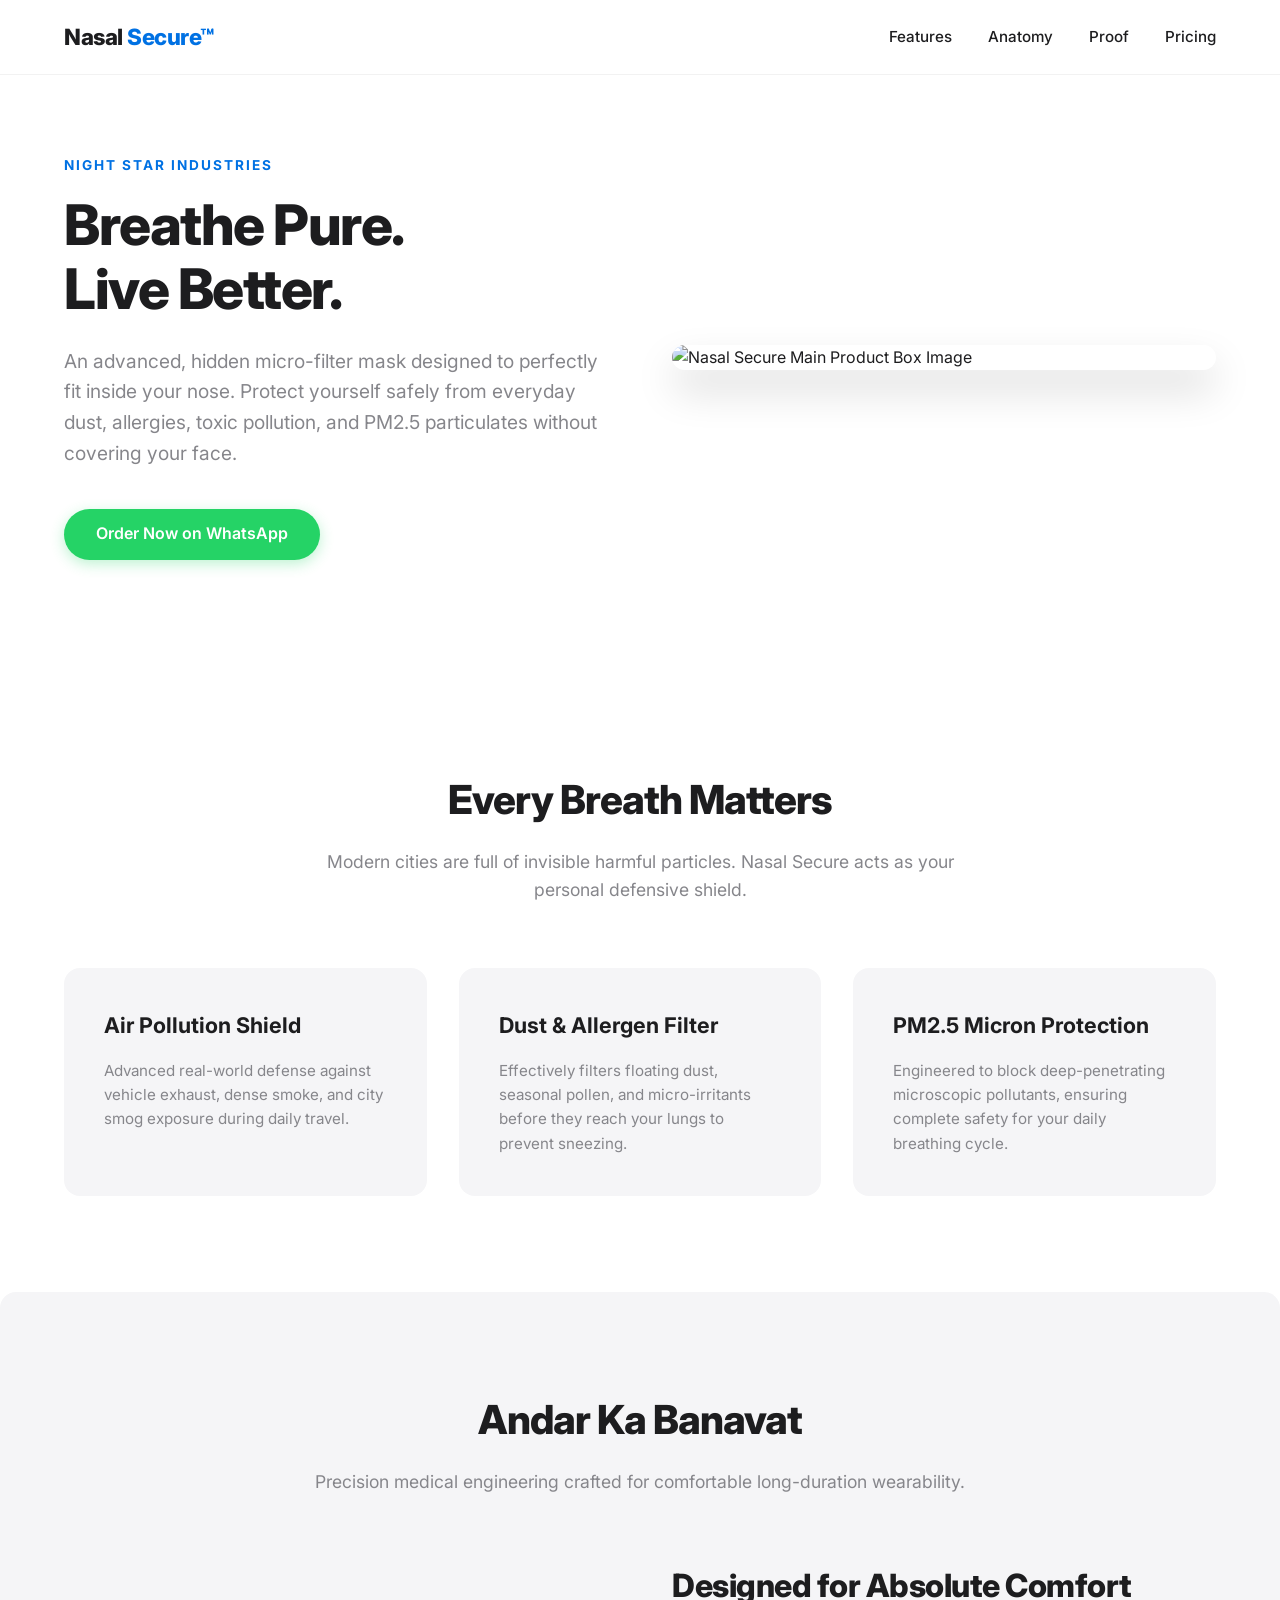
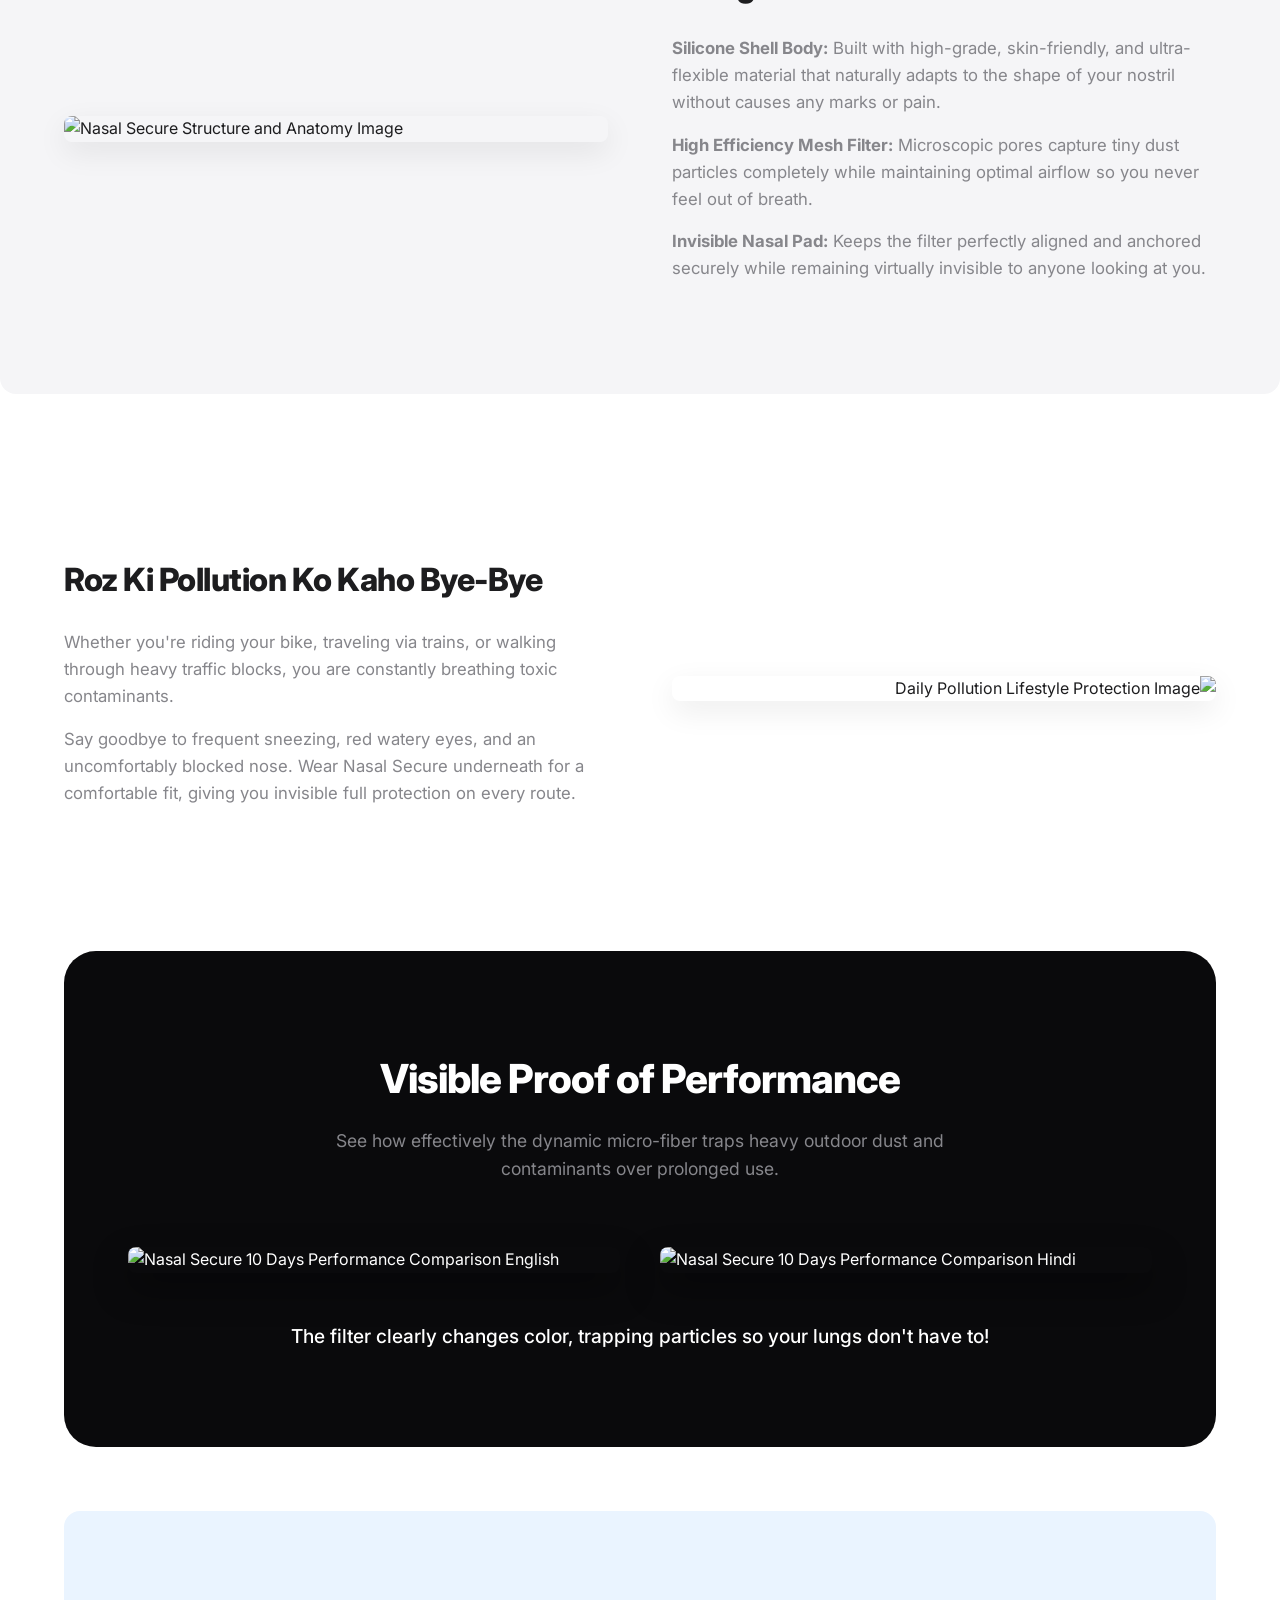
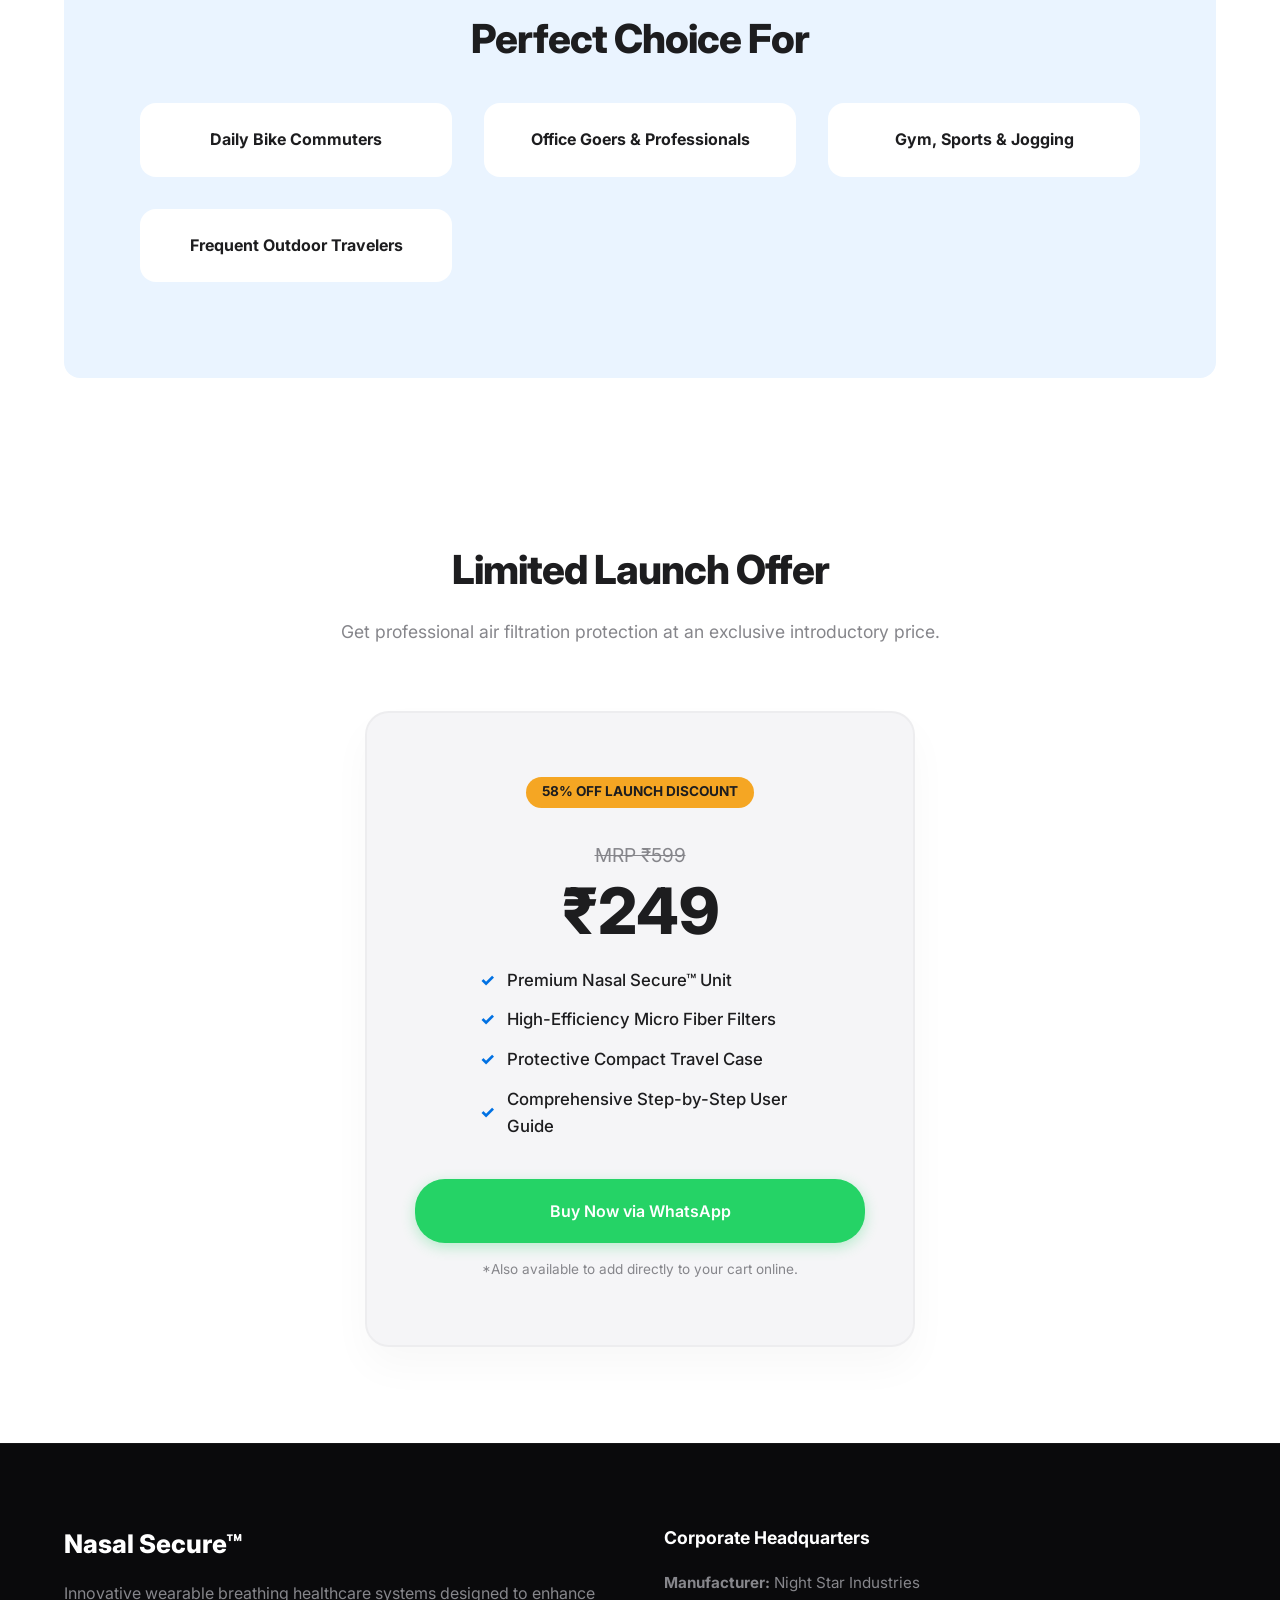
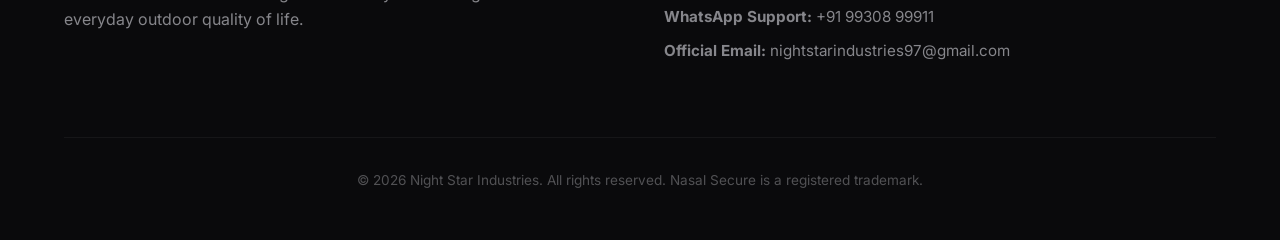
==== try.html @ d6b0df19 "Nasal Secure website first version" ====
<!DOCTYPE html>
<html lang="en">
<head>
    <meta charset="UTF-8">
    <meta name="viewport" content="width=device-width, initial-scale=1.0">
    <title>Nasal Secure™ | Breathe Pure. Live Better.</title>
    <meta name="description" content="Nasal Secure™ by Night Star Industries. Premium, hidden micro-filter nasal mask protecting you from daily pollution, dust, allergies, and PM2.5.">
    
    <link href="https://fonts.googleapis.com/css2?family=Inter:wght@300;400;500;600;700;800&display=swap" rel="stylesheet">
    
    <style>
        /* Modern Reset & Base Variables */
        :root {
            --primary: #0071e3;
            --primary-dark: #005bb5;
            --accent: #f5a623;
            --text-main: #1d1d1f;
            --text-muted: #86868b;
            --bg-light: #f5f5f7;
            --bg-white: #ffffff;
            --bg-dark: #0a0a0c;
            --border-radius: 16px;
            --transition: all 0.3s cubic-bezier(0.25, 0.8, 0.25, 1);
        }

        * {
            box-sizing: border-box;
            margin: 0;
            padding: 0;
        }

        html {
            scroll-behavior: smooth;
        }

        body {
            font-family: 'Inter', sans-serif;
            color: var(--text-main);
            background-color: var(--bg-white);
            line-height: 1.6;
            -webkit-font-smoothing: antialiased;
        }

        img {
            max-width: 100%;
            height: auto;
            display: block;
            border-radius: calc(var(--border-radius) / 2);
        }

        /* Header Navigation */
        header {
            position: sticky;
            top: 0;
            z-index: 1000;
            background: rgba(255, 255, 255, 0.8);
            backdrop-filter: blur(20px);
            -webkit-backdrop-filter: blur(20px);
            border-bottom: 1px solid rgba(0, 0, 0, 0.05);
            display: flex;
            justify-content: space-between;
            align-items: center;
            padding: 1.2rem 5%;
        }

        .logo {
            font-weight: 800;
            font-size: 1.4rem;
            color: var(--text-main);
            letter-spacing: -0.5px;
        }

        .logo span {
            color: var(--primary);
        }

        nav a {
            text-decoration: none;
            color: var(--text-main);
            font-weight: 500;
            margin-left: 2rem;
            font-size: 0.95rem;
            transition: var(--transition);
        }

        nav a:hover {
            color: var(--primary);
        }

        /* Buttons & CTAs */
        .btn {
            display: inline-flex;
            align-items: center;
            justify-content: center;
            padding: 0.8rem 2rem;
            font-size: 1rem;
            font-weight: 600;
            border-radius: 30px;
            text-decoration: none;
            transition: var(--transition);
            cursor: pointer;
            border: none;
        }

        .btn-primary {
            background-color: #25D366; /* WhatsApp Green */
            color: white;
            box-shadow: 0 4px 14px rgba(37, 211, 102, 0.3);
        }

        .btn-primary:hover {
            transform: translateY(-2px);
            box-shadow: 0 6px 20px rgba(37, 211, 102, 0.4);
            background-color: #20ba5a;
        }

        /* Hero Section */
        .hero {
            display: grid;
            grid-template-columns: 1fr 1fr;
            align-items: center;
            gap: 4rem;
            padding: 5rem 5% 7rem 5%;
            max-width: 1400px;
            margin: 0 auto;
        }

        .hero-text .small-title {
            font-size: 0.85rem;
            font-weight: 700;
            letter-spacing: 2px;
            color: var(--primary);
            text-transform: uppercase;
            margin-bottom: 1rem;
        }

        .hero-text h1 {
            font-size: 3.5rem;
            font-weight: 800;
            line-height: 1.15;
            letter-spacing: -1.5px;
            margin-bottom: 1.5rem;
        }

        .hero-text p {
            font-size: 1.2rem;
            color: var(--text-muted);
            margin-bottom: 2.5rem;
            font-weight: 400;
        }

        .hero-image img {
            border-radius: var(--border-radius);
            box-shadow: 0 20px 40px rgba(0, 0, 0, 0.15);
            width: 100%;
        }

        /* Section Layouts */
        .section {
            padding: 6rem 5%;
            max-width: 1400px;
            margin: 0 auto;
        }

        .section-header {
            text-align: center;
            max-width: 700px;
            margin: 0 auto 4rem auto;
        }

        .section-header h2 {
            font-size: 2.5rem;
            font-weight: 800;
            letter-spacing: -1px;
            margin-bottom: 1rem;
        }

        .section-header p {
            font-size: 1.1rem;
            color: var(--text-muted);
        }

        /* Grid Cards System */
        .cards-grid {
            display: grid;
            grid-template-columns: repeat(auto-fit, minmax(280px, 1fr));
            gap: 2rem;
        }

        .card {
            background: var(--bg-light);
            padding: 2.5rem;
            border-radius: var(--border-radius);
            transition: var(--transition);
        }

        .card:hover {
            transform: translateY(-5px);
            background: var(--bg-white);
            box-shadow: 0 15px 30px rgba(0,0,0,0.05);
        }

        .card h3 {
            font-size: 1.35rem;
            font-weight: 700;
            margin-bottom: 1rem;
        }

        .card p {
            color: var(--text-muted);
            font-size: 0.95rem;
        }

        /* Dual-Column Showcase Features */
        .showcase-block {
            display: grid;
            grid-template-columns: 1fr 1fr;
            align-items: center;
            gap: 4rem;
            margin-top: 4rem;
        }

        .showcase-block.reverse {
            direction: rtl;
        }
        .showcase-block.reverse .showcase-text {
            direction: ltr;
        }

        .showcase-text h3 {
            font-size: 2rem;
            font-weight: 800;
            margin-bottom: 1.5rem;
            letter-spacing: -0.5px;
        }

        .showcase-text p {
            color: var(--text-muted);
            margin-bottom: 1rem;
            font-size: 1.05rem;
        }

        .showcase-image img {
            box-shadow: 0 10px 30px rgba(0,0,0,0.08);
            width: 100%;
        }

        /* Dark / Visual Proof Section */
        .dark-section {
            background-color: var(--bg-dark);
            color: var(--bg-white);
            border-radius: calc(var(--border-radius) * 2);
            padding: 6rem 5%;
            margin: 2rem 5%;
        }

        .dark-section .section-header h2 {
            color: var(--bg-white);
        }

        .proof-gallery {
            display: grid;
            grid-template-columns: 1fr 1fr;
            gap: 2.5rem;
            margin-top: 3rem;
        }

        .proof-gallery img {
            box-shadow: 0 15px 35px rgba(0,0,0,0.4);
            width: 100%;
        }

        /* Pricing Section */
        .pricing-box {
            background: var(--bg-light);
            border: 2px solid rgba(0,0,0,0.03);
            border-radius: calc(var(--border-radius) * 1.5);
            max-width: 550px;
            margin: 0 auto;
            padding: 4rem 3rem;
            text-align: center;
            box-shadow: 0 20px 40px rgba(0,0,0,0.03);
        }

        .pricing-box .mrp {
            font-size: 1.2rem;
            text-decoration: line-through;
            color: var(--text-muted);
            margin-bottom: 0.5rem;
        }

        .pricing-box .price {
            font-size: 4rem;
            font-weight: 800;
            color: var(--text-main);
            line-height: 1;
            margin-bottom: 1.5rem;
        }

        .pricing-box .offer-tag {
            background: var(--accent);
            color: var(--text-main);
            font-weight: 700;
            font-size: 0.85rem;
            padding: 0.3rem 1rem;
            border-radius: 20px;
            display: inline-block;
            margin-bottom: 2rem;
        }

        .pricing-box ul {
            list-style: none;
            text-align: left;
            max-width: 320px;
            margin: 0 auto 2.5rem auto;
        }

        .pricing-box ul li {
            font-size: 1.05rem;
            margin-bottom: 0.8rem;
            display: flex;
            align-items: center;
            font-weight: 500;
        }

        .pricing-box ul li::before {
            content: "✓";
            color: var(--primary);
            font-weight: 800;
            margin-right: 12px;
        }

        /* Footer */
        footer {
            background: var(--bg-dark);
            color: var(--bg-white);
            padding: 5rem 5% 3rem 5%;
            border-top: 1px solid rgba(255,255,255,0.05);
        }

        .footer-content {
            display: grid;
            grid-template-columns: repeat(auto-fit, minmax(250px, 1fr));
            gap: 3rem;
            max-width: 1400px;
            margin: 0 auto;
        }

        .footer-brand h2 {
            font-size: 1.6rem;
            margin-bottom: 1rem;
            font-weight: 800;
        }

        .footer-brand p {
            color: #86868b;
        }

        .footer-contact h4 {
            font-size: 1.1rem;
            margin-bottom: 1.2rem;
            color: var(--bg-white);
        }

        .footer-contact p {
            color: #86868b;
            margin-bottom: 0.6rem;
            font-size: 0.95rem;
        }

        .footer-bottom {
            text-align: center;
            margin-top: 4rem;
            padding-top: 2rem;
            border-top: 1px solid rgba(255,255,255,0.05);
            color: #515154;
            font-size: 0.85rem;
        }

        /* Responsive Breakpoints */
        @media (max-width: 992px) {
            .hero, .showcase-block, .showcase-block.reverse {
                grid-template-columns: 1fr;
                gap: 3rem;
                text-align: center;
                direction: ltr;
            }
            .showcase-block.reverse .showcase-text {
                direction: ltr;
            }
            .hero-text h1 {
                font-size: 2.8rem;
            }
            .proof-gallery {
                grid-template-columns: 1fr;
            }
        }

        @media (max-width: 576px) {
            header {
                flex-direction: column;
                gap: 1rem;
            }
            nav a {
                margin: 0 0.8rem;
            }
            .hero-text h1 {
                font-size: 2.2rem;
            }
            .pricing-box {
                padding: 3rem 1.5rem;
            }
        }
    </style>
</head>
<body>

    <header>
        <div class="logo">Nasal <span>Secure™</span></div>
        <nav>
            <a href="#features">Features</a>
            <a href="#anatomy">Anatomy</a>
            <a href="#proof">Proof</a>
            <a href="#pricing">Pricing</a>
        </nav>
    </header>

    <section class="hero">
        <div class="hero-text">
            <p class="small-title">NIGHT STAR INDUSTRIES</p>
            <h1>Breathe Pure.<br>Live Better.</h1>
            <p>An advanced, hidden micro-filter mask designed to perfectly fit inside your nose. Protect yourself safely from everyday dust, allergies, toxic pollution, and PM2.5 particulates without covering your face.</p>
            <a class="btn btn-primary" href="https://wa.me/919930999911">
                Order Now on WhatsApp
            </a>
        </div>
        <div class="hero-image">
            <img src="images/nasal-secure-main.jpg" alt="Nasal Secure Main Product Box Image">
        </div>
    </section>

    <section class="section" id="features">
        <div class="section-header">
            <h2>Every Breath Matters</h2>
            <p>Modern cities are full of invisible harmful particles. Nasal Secure acts as your personal defensive shield.</p>
        </div>
        
        <div class="cards-grid">
            <div class="card">
                <h3>Air Pollution Shield</h3>
                <p>Advanced real-world defense against vehicle exhaust, dense smoke, and city smog exposure during daily travel.</p>
            </div>
            <div class="card">
                <h3>Dust & Allergen Filter</h3>
                <p>Effectively filters floating dust, seasonal pollen, and micro-irritants before they reach your lungs to prevent sneezing.</p>
            </div>
            <div class="card">
                <h3>PM2.5 Micron Protection</h3>
                <p>Engineered to block deep-penetrating microscopic pollutants, ensuring complete safety for your daily breathing cycle.</p>
            </div>
        </div>
    </section>

    <section class="section" id="anatomy" style="background-color: var(--bg-light); border-radius: var(--border-radius);">
        <div class="section-header">
            <h2>Andar Ka Banavat</h2>
            <p>Precision medical engineering crafted for comfortable long-duration wearability.</p>
        </div>

        <div class="showcase-block">
            <div class="showcase-image">
                <img src="images/andar-ka-banavat.jpg" alt="Nasal Secure Structure and Anatomy Image">
            </div>
            <div class="showcase-text">
                <h3>Designed for Absolute Comfort</h3>
                <p><strong>Silicone Shell Body:</strong> Built with high-grade, skin-friendly, and ultra-flexible material that naturally adapts to the shape of your nostril without causes any marks or pain.</p>
                <p><strong>High Efficiency Mesh Filter:</strong> Microscopic pores capture tiny dust particles completely while maintaining optimal airflow so you never feel out of breath.</p>
                <p><strong>Invisible Nasal Pad:</strong> Keeps the filter perfectly aligned and anchored securely while remaining virtually invisible to anyone looking at you.</p>
            </div>
        </div>
    </section>

    <section class="section">
        <div class="showcase-block reverse">
            <div class="showcase-image">
                <img src="images/roz-ki-pollution.jpg" alt="Daily Pollution Lifestyle Protection Image">
            </div>
            <div class="showcase-text">
                <h3>Roz Ki Pollution Ko Kaho Bye-Bye</h3>
                <p>Whether you're riding your bike, traveling via trains, or walking through heavy traffic blocks, you are constantly breathing toxic contaminants.</p>
                <p>Say goodbye to frequent sneezing, red watery eyes, and an uncomfortably blocked nose. Wear Nasal Secure underneath for a comfortable fit, giving you invisible full protection on every route.</p>
            </div>
        </div>
    </section>

    <section class="dark-section" id="proof">
        <div class="section-header">
            <h2>Visible Proof of Performance</h2>
            <p style="color: var(--text-muted);">See how effectively the dynamic micro-fiber traps heavy outdoor dust and contaminants over prolonged use.</p>
        </div>

        <div class="proof-gallery">
            <div>
                <img src="images/nayan-material-en.jpg" alt="Nasal Secure 10 Days Performance Comparison English">
            </div>
            <div>
                <img src="images/nayan-material-hi.jpg" alt="Nasal Secure 10 Days Performance Comparison Hindi">
            </div>
        </div>
        
        <div style="text-align: center; margin-top: 3rem;">
            <p style="font-size: 1.2rem; font-weight: 500;">The filter clearly changes color, trapping particles so your lungs don't have to!</p>
        </div>
    </section>

    <section class="section" style="background-color: #eaf4ff; border-radius: var(--border-radius); text-align: center; margin: 4rem 5%;">
        <div class="section-header" style="margin-bottom: 2rem;">
            <h2>Perfect Choice For</h2>
        </div>
        <div class="cards-grid" style="max-width: 1000px; margin: 0 auto;">
            <div class="card" style="background: white; padding: 1.5rem;"><strong>Daily Bike Commuters</strong></div>
            <div class="card" style="background: white; padding: 1.5rem;"><strong>Office Goers & Professionals</strong></div>
            <div class="card" style="background: white; padding: 1.5rem;"><strong>Gym, Sports & Jogging</strong></div>
            <div class="card" style="background: white; padding: 1.5rem;"><strong>Frequent Outdoor Travelers</strong></div>
        </div>
    </section>

    <section class="section" id="pricing">
        <div class="section-header">
            <h2>Limited Launch Offer</h2>
            <p>Get professional air filtration protection at an exclusive introductory price.</p>
        </div>

        <div class="pricing-box">
            <span class="offer-tag">58% OFF LAUNCH DISCOUNT</span>
            <p class="mrp">MRP ₹599</p>
            <div class="price"><span>₹</span>249</div>
            
            <ul>
                <li>Premium Nasal Secure™ Unit</li>
                <li>High-Efficiency Micro Fiber Filters</li>
                <li>Protective Compact Travel Case</li>
                <li>Comprehensive Step-by-Step User Guide</li>
            </ul>

            <a class="btn btn-primary" style="width: 100%; padding: 1.2rem;" href="https://wa.me/919930999911">
                Buy Now via WhatsApp
            </a>
            
            <p style="font-size: 0.85rem; color: var(--text-muted); margin-top: 1rem;">*Also available to add directly to your cart online.</p>
        </div>
    </section>

    <footer>
        <div class="footer-content">
            <div class="footer-brand">
                <h2>Nasal Secure™</h2>
                <p>Innovative wearable breathing healthcare systems designed to enhance everyday outdoor quality of life.</p>
            </div>
            <div class="footer-contact">
                <h4>Corporate Headquarters</h4>
                <p><strong>Manufacturer:</strong> Night Star Industries</p>
                <p><strong>WhatsApp Support:</strong> +91 99308 99911</p>
                <p><strong>Official Email:</strong> nightstarindustries97@gmail.com</p>
            </div>
        </div>
        <div class="footer-bottom">
            <p>&copy; 2026 Night Star Industries. All rights reserved. Nasal Secure is a registered trademark.</p>
        </div>
    </footer>

</body>
</html>
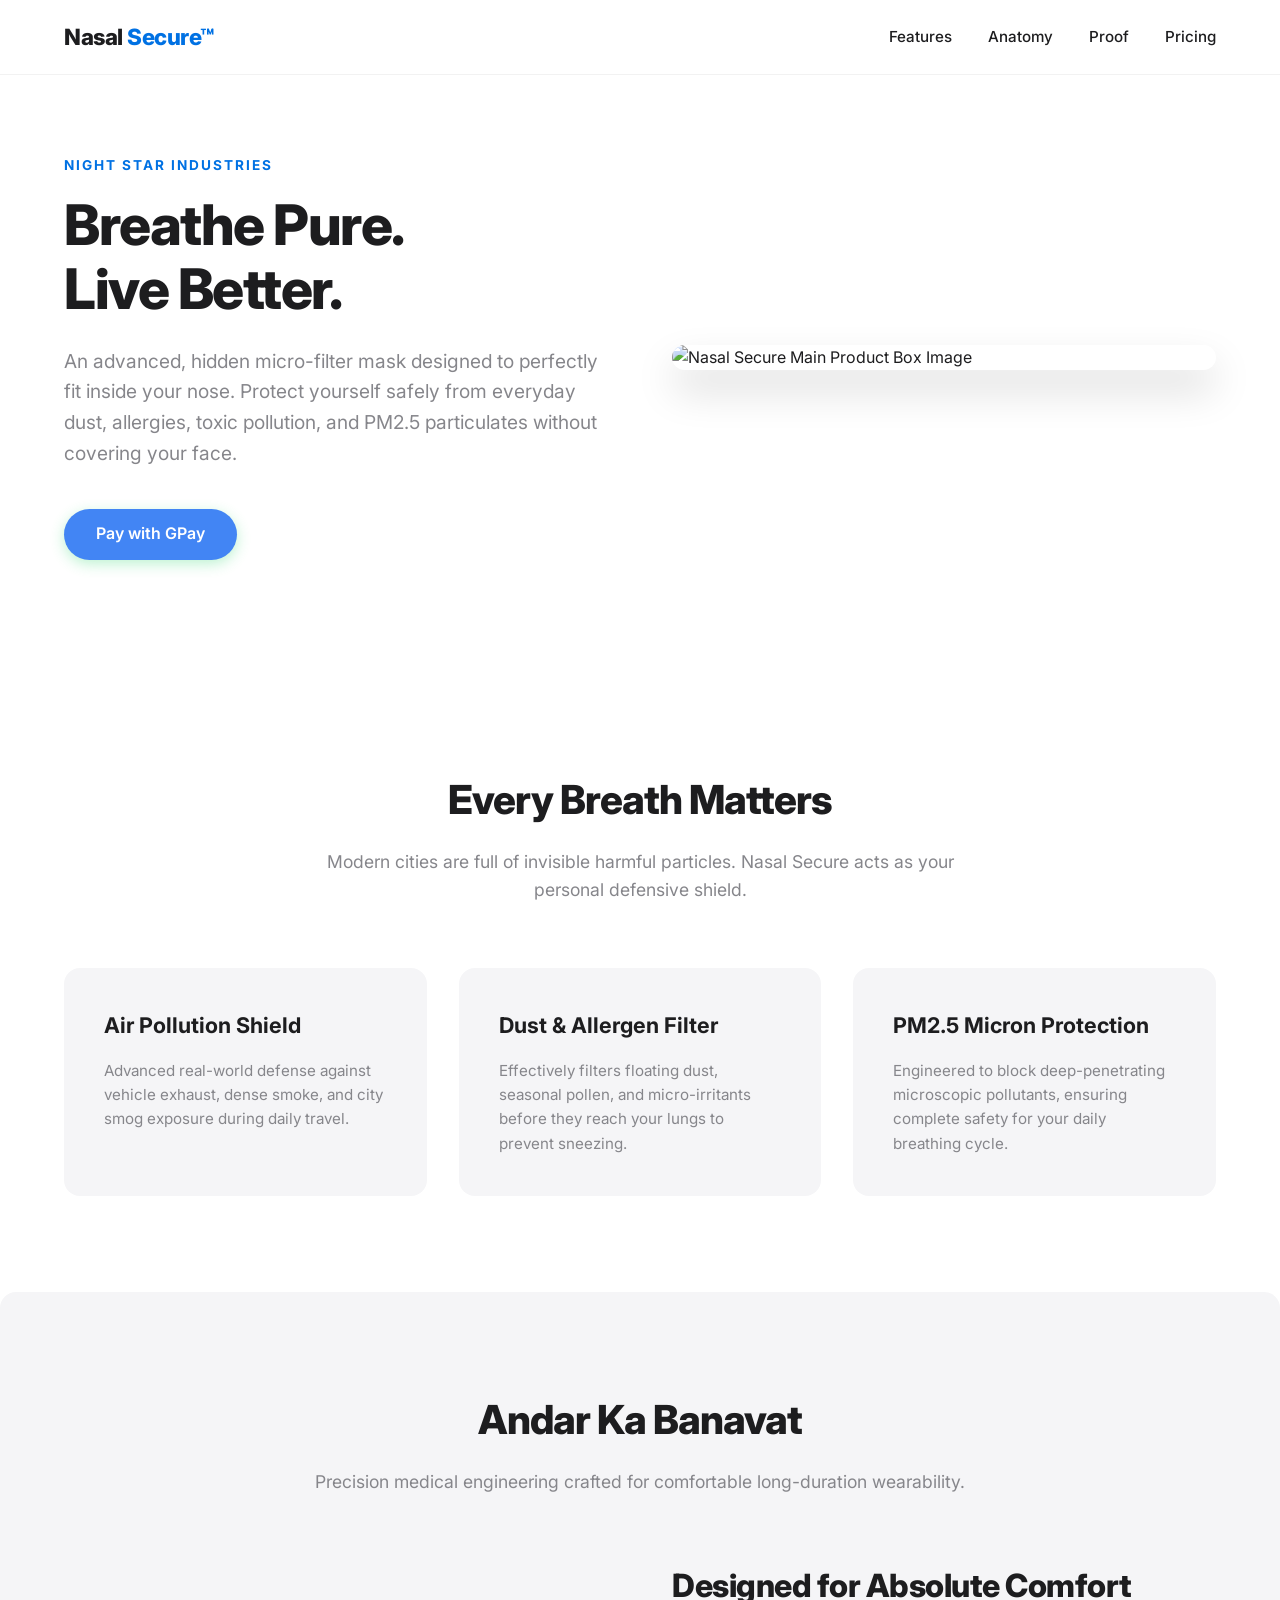
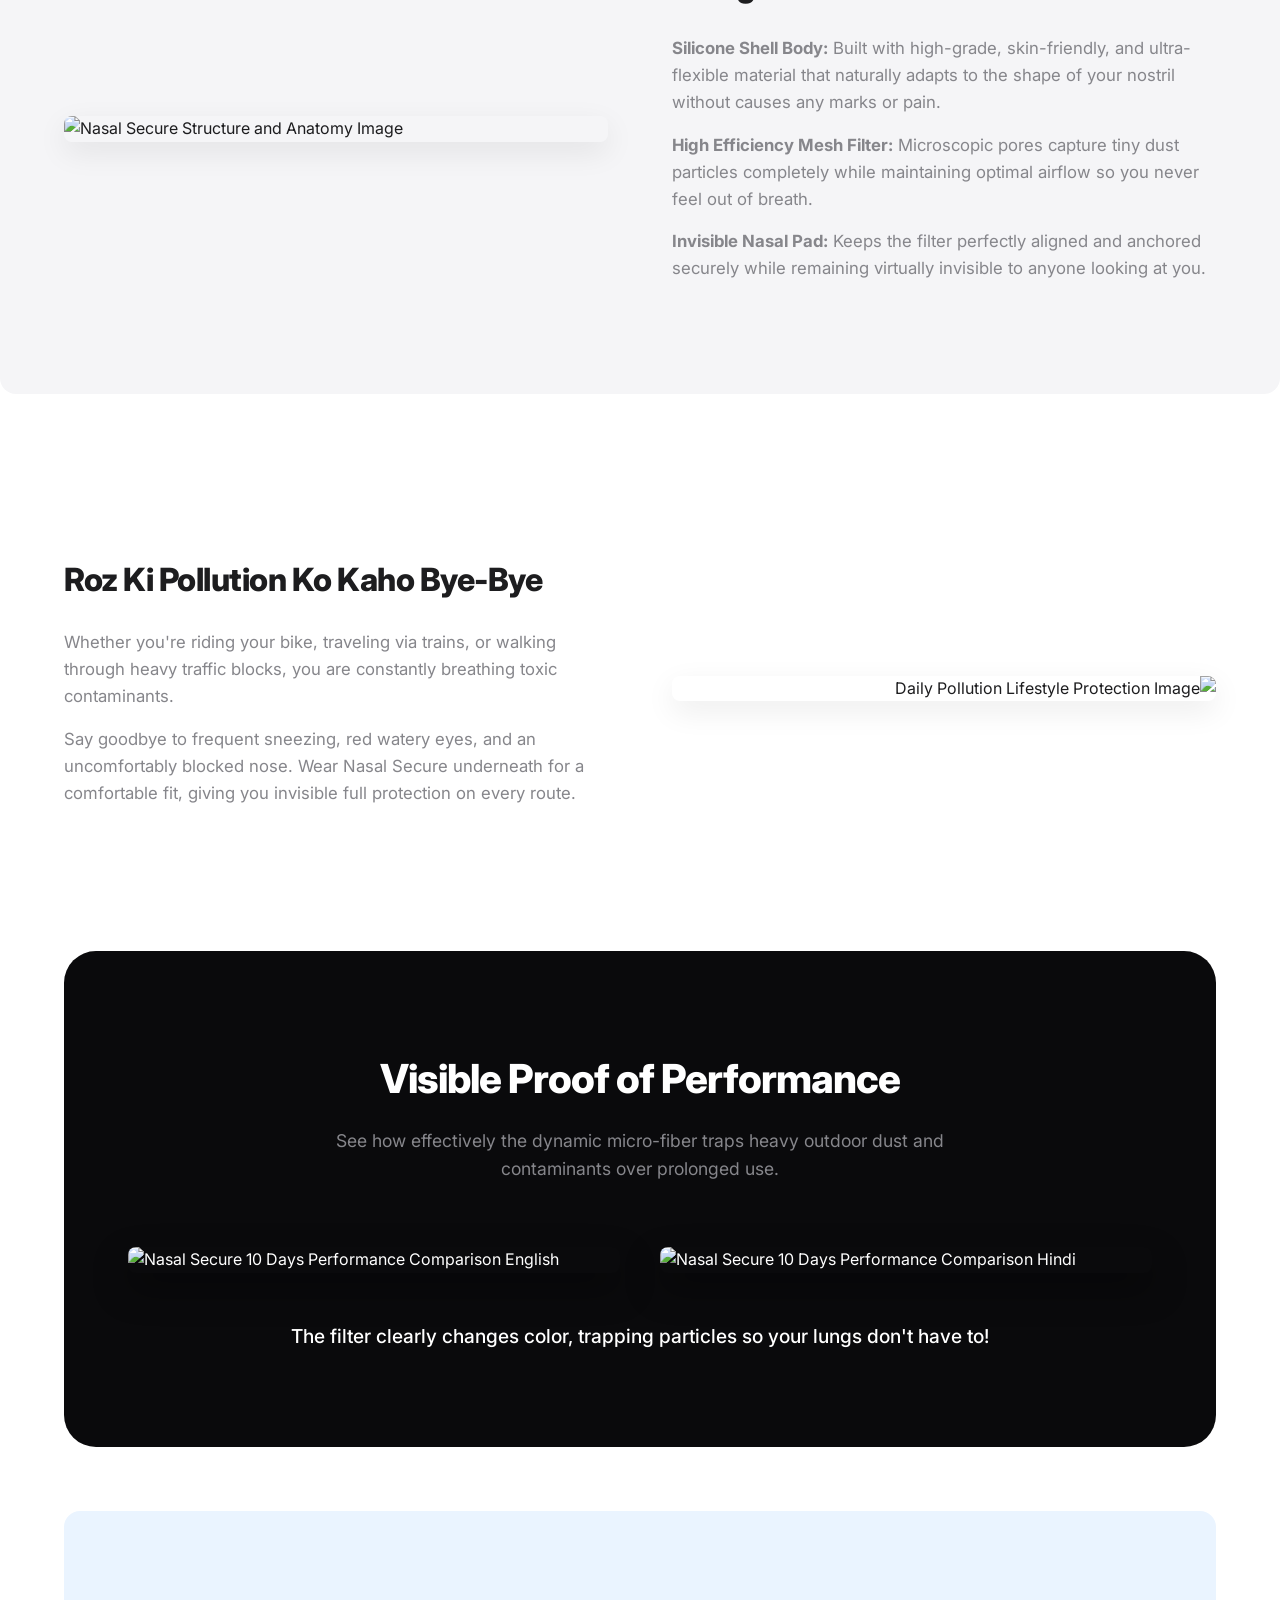
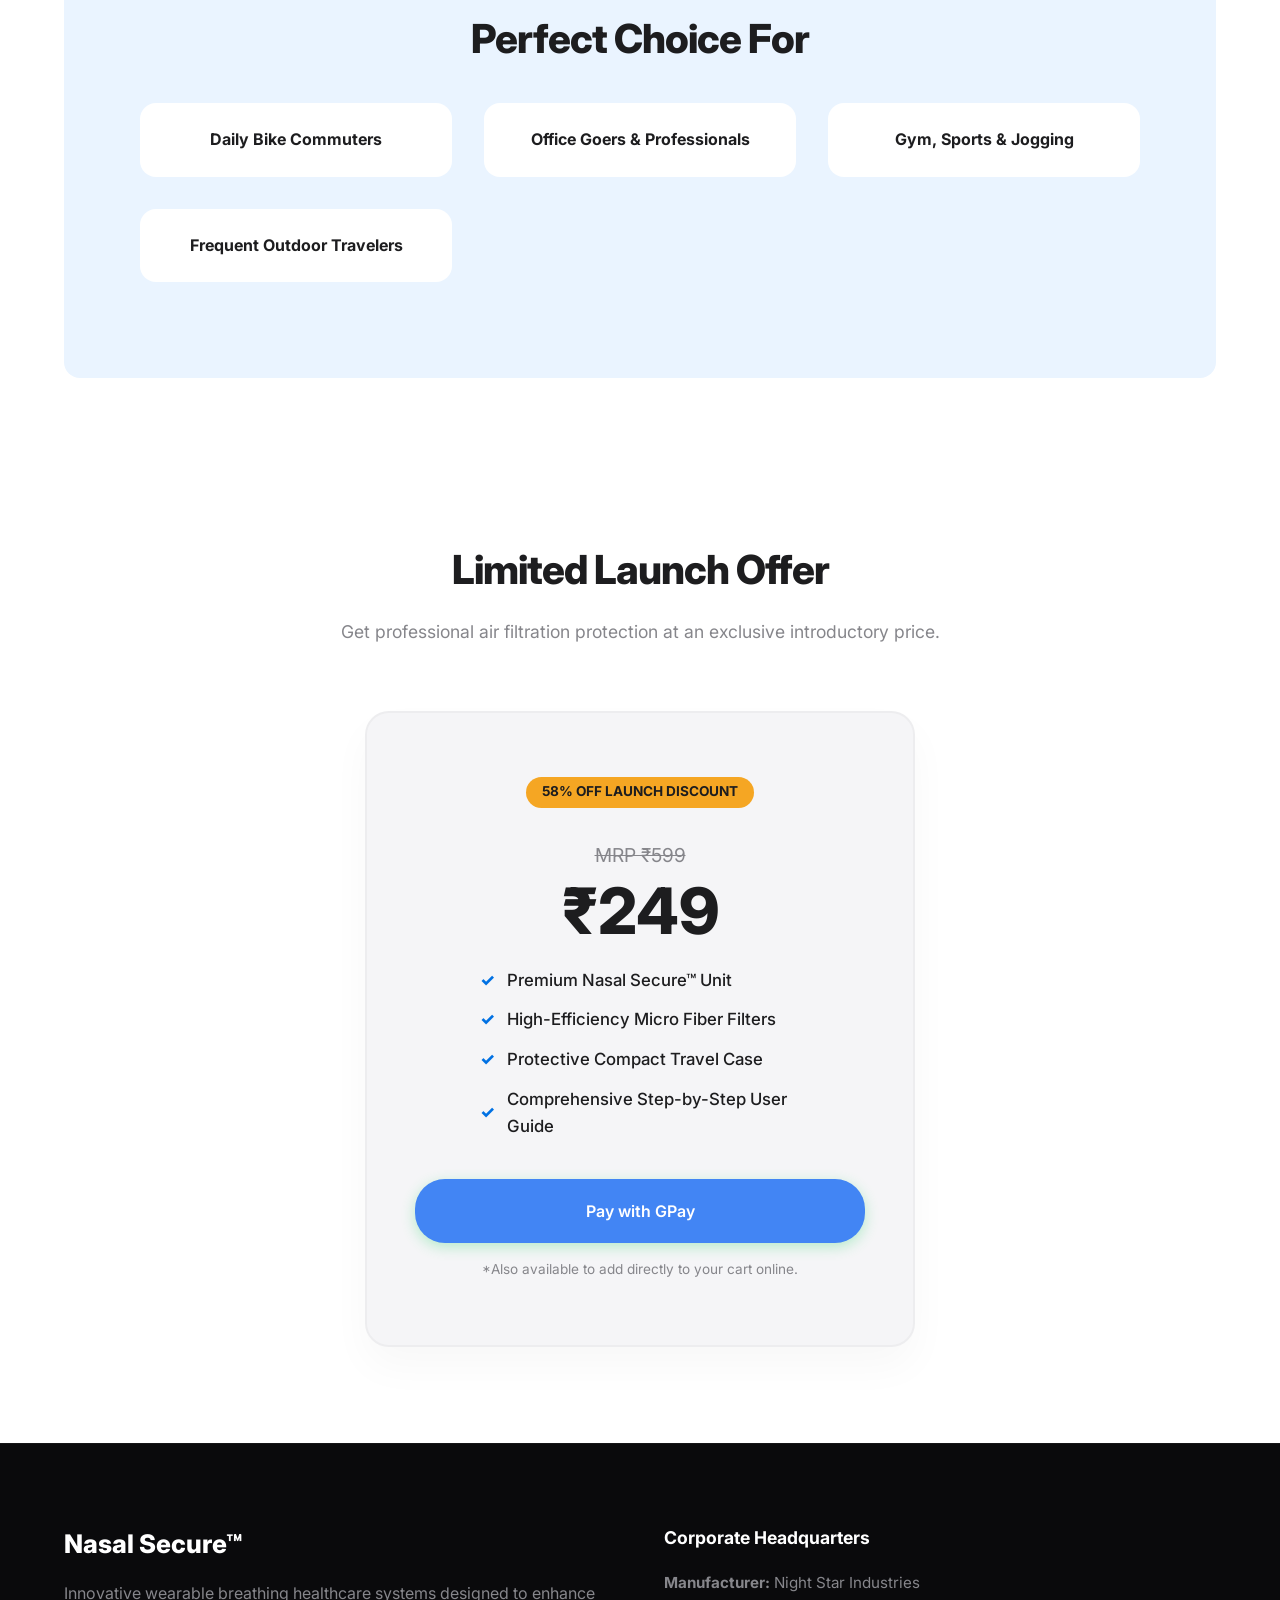
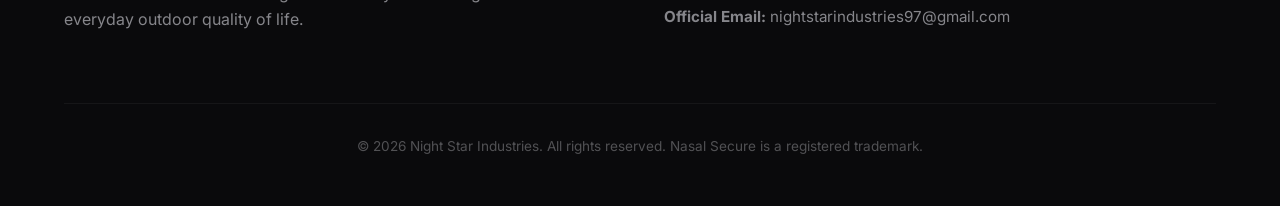
==== commit 12c0b39c: "Open Google Pay for purchases" ====
--- a/try.html
+++ b/try.html
@@ -103,7 +103,7 @@
         }
 
         .btn-primary {
-            background-color: #25D366; /* WhatsApp Green */
+            background-color: #4285F4; /* Google Pay blue */
             color: white;
             box-shadow: 0 4px 14px rgba(37, 211, 102, 0.3);
         }
@@ -430,8 +430,8 @@
             <p class="small-title">NIGHT STAR INDUSTRIES</p>
             <h1>Breathe Pure.<br>Live Better.</h1>
             <p>An advanced, hidden micro-filter mask designed to perfectly fit inside your nose. Protect yourself safely from everyday dust, allergies, toxic pollution, and PM2.5 particulates without covering your face.</p>
-            <a class="btn btn-primary" href="https://wa.me/919930999911">
-                Order Now on WhatsApp
+            <a class="btn btn-primary" href="gpay://upi/pay?pa=gunjandholakiya45-4%40okhdfcbank&amp;pn=Night%20Star%20Industries&amp;am=599.00&amp;cu=INR&amp;tn=Nasal%20Secure%20Order">
+                Pay with GPay
             </a>
         </div>
         <div class="hero-image">
@@ -543,8 +543,8 @@
                 <li>Comprehensive Step-by-Step User Guide</li>
             </ul>
 
-            <a class="btn btn-primary" style="width: 100%; padding: 1.2rem;" href="https://wa.me/919930999911">
-                Buy Now via WhatsApp
+            <a class="btn btn-primary" style="width: 100%; padding: 1.2rem;" href="gpay://upi/pay?pa=gunjandholakiya45-4%40okhdfcbank&amp;pn=Night%20Star%20Industries&amp;am=599.00&amp;cu=INR&amp;tn=Nasal%20Secure%20Order">
+                Pay with GPay
             </a>
             
             <p style="font-size: 0.85rem; color: var(--text-muted); margin-top: 1rem;">*Also available to add directly to your cart online.</p>
@@ -560,7 +560,6 @@
             <div class="footer-contact">
                 <h4>Corporate Headquarters</h4>
                 <p><strong>Manufacturer:</strong> Night Star Industries</p>
-                <p><strong>WhatsApp Support:</strong> +91 99308 99911</p>
                 <p><strong>Official Email:</strong> nightstarindustries97@gmail.com</p>
             </div>
         </div>
@@ -570,4 +569,4 @@
     </footer>
 
 </body>
-</html>+</html>
